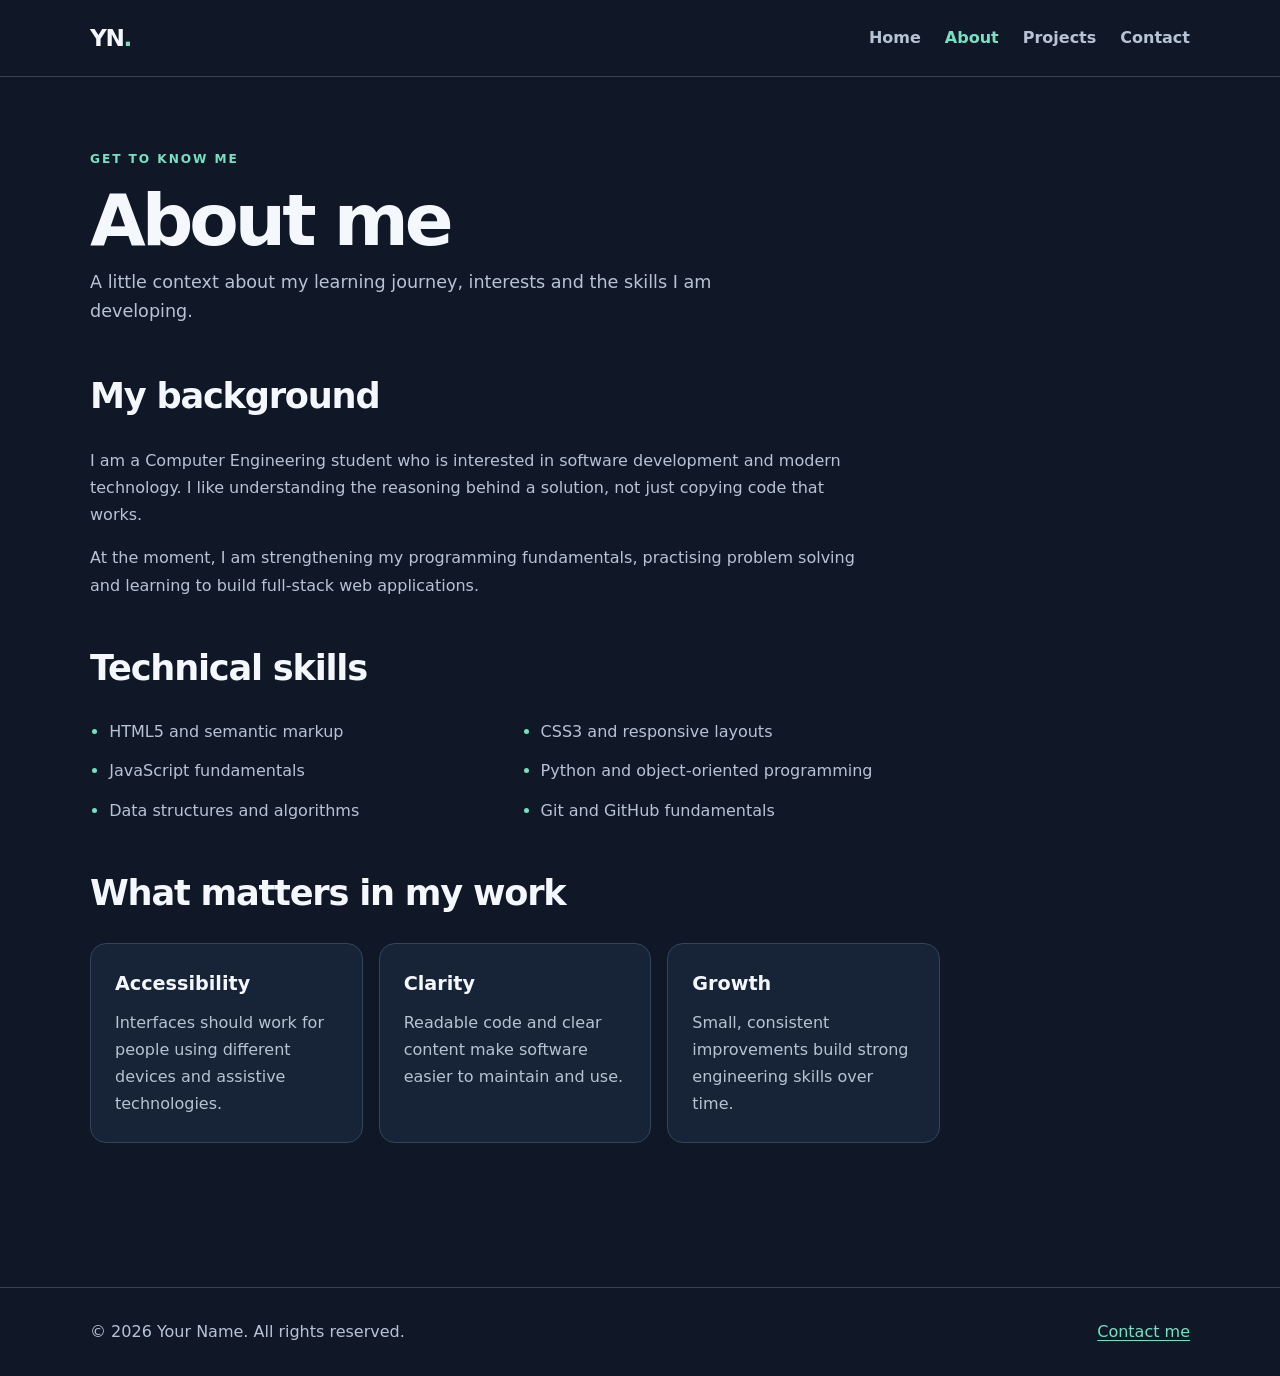
==== about.html @ d2ac3dac "Add files via upload" ====
<!doctype html>
<html lang="en">
<head>
  <meta charset="utf-8">
  <meta name="viewport" content="width=device-width, initial-scale=1">
  <meta name="description" content="Learn about Your Name, their education, interests and technical skills.">
  <meta name="theme-color" content="#101827">
  <meta property="og:type" content="website">
  <meta property="og:title" content="About | Your Name">
  <meta property="og:description" content="Background, interests and skills of Your Name.">
  <title>About | Your Name</title>
  <link rel="stylesheet" href="css/styles.css">
  <script src="js/main.js" defer></script>
</head>
<body>
  <a class="skip-link" href="#main">Skip to main content</a>
  <header class="site-header">
    <div class="container header-inner">
      <a class="brand" href="index.html" aria-label="Your Name, home">YN<span>.</span></a>
      <button class="nav-toggle" type="button" aria-expanded="false" aria-controls="primary-navigation">
        <span class="sr-only">Toggle navigation</span><span aria-hidden="true" class="menu-icon">☰</span>
      </button>
      <nav id="primary-navigation" class="primary-nav" aria-label="Primary navigation">
        <ul>
          <li><a href="index.html">Home</a></li>
          <li><a href="about.html" aria-current="page">About</a></li>
          <li><a href="projects.html">Projects</a></li>
          <li><a href="contact.html">Contact</a></li>
        </ul>
      </nav>
    </div>
  </header>

  <main id="main" class="container page-main">
    <header class="page-heading">
      <p class="eyebrow">GET TO KNOW ME</p>
      <h1>About me</h1>
      <p class="intro">A little context about my learning journey, interests and the skills I am developing.</p>
    </header>

    <section class="content-section" aria-labelledby="story-title">
      <h2 id="story-title">My background</h2>
      <p>I am a Computer Engineering student who is interested in software development and modern technology. I like understanding the reasoning behind a solution, not just copying code that works.</p>
      <p>At the moment, I am strengthening my programming fundamentals, practising problem solving and learning to build full-stack web applications.</p>
    </section>

    <section class="content-section" aria-labelledby="skills-title">
      <h2 id="skills-title">Technical skills</h2>
      <ul class="skill-list">
        <li>HTML5 and semantic markup</li>
        <li>CSS3 and responsive layouts</li>
        <li>JavaScript fundamentals</li>
        <li>Python and object-oriented programming</li>
        <li>Data structures and algorithms</li>
        <li>Git and GitHub fundamentals</li>
      </ul>
    </section>

    <section class="content-section" aria-labelledby="principles-title">
      <h2 id="principles-title">What matters in my work</h2>
      <div class="card-grid">
        <article class="card"><h3>Accessibility</h3><p>Interfaces should work for people using different devices and assistive technologies.</p></article>
        <article class="card"><h3>Clarity</h3><p>Readable code and clear content make software easier to maintain and use.</p></article>
        <article class="card"><h3>Growth</h3><p>Small, consistent improvements build strong engineering skills over time.</p></article>
      </div>
    </section>
  </main>

  <footer class="site-footer">
    <div class="container footer-inner"><p>© <span data-year>2026</span> Your Name. All rights reserved.</p><a href="contact.html">Contact me</a></div>
  </footer>
</body>
</html>
---- css/styles.css ----
:root {
  color-scheme: dark;
  --bg: #101827;
  --surface: #172337;
  --surface-raised: #1c2b42;
  --text: #f4f7fb;
  --muted: #b7c3d4;
  --accent: #77e0c1;
  --accent-dark: #163c38;
  --border: #34445c;
  --focus: #ffd166;
  font-family: Inter, ui-sans-serif, system-ui, -apple-system, BlinkMacSystemFont, "Segoe UI", sans-serif;
}
* { box-sizing: border-box; }
html { scroll-behavior: smooth; }
body { margin: 0; min-width: 320px; background: var(--bg); color: var(--text); line-height: 1.7; }
a { color: var(--accent); text-underline-offset: .2em; }
a:hover { text-decoration-thickness: 2px; }
button, input, textarea { font: inherit; }
:focus-visible { outline: 3px solid var(--focus); outline-offset: 4px; }
.container { width: min(1100px, calc(100% - 2.5rem)); margin-inline: auto; }
.sr-only { position: absolute; width: 1px; height: 1px; padding: 0; margin: -1px; overflow: hidden; clip: rect(0,0,0,0); white-space: nowrap; border: 0; }
.skip-link { position: absolute; top: .75rem; left: .75rem; z-index: 10; padding: .7rem 1rem; color: #101827; background: var(--focus); transform: translateY(-160%); }
.skip-link:focus { transform: translateY(0); }
.site-header { border-bottom: 1px solid var(--border); background: rgba(16,24,39,.96); }
.header-inner, .footer-inner { min-height: 76px; display: flex; align-items: center; justify-content: space-between; gap: 1.5rem; }
.brand { color: var(--text); font-size: 1.45rem; font-weight: 800; letter-spacing: -.06em; text-decoration: none; }
.brand span, .accent { color: var(--accent); }
.primary-nav ul { display: flex; align-items: center; gap: 1.5rem; padding: 0; margin: 0; list-style: none; }
.primary-nav a { color: var(--muted); font-weight: 650; text-decoration: none; }
.primary-nav a:hover, .primary-nav a[aria-current="page"] { color: var(--accent); }
.nav-toggle { display: none; border: 1px solid var(--border); border-radius: .6rem; padding: .4rem .7rem; color: var(--text); background: var(--surface); cursor: pointer; }
.hero { padding-block: clamp(5rem, 12vw, 9rem); max-width: 800px; }
.eyebrow, .project-type { color: var(--accent); font-size: .76rem; font-weight: 800; letter-spacing: .16em; }
h1, h2, h3, p { margin-top: 0; }
h1 { margin-bottom: .5rem; font-size: clamp(2.6rem, 8vw, 5.5rem); line-height: 1.08; letter-spacing: -.055em; }
h2 { font-size: clamp(1.65rem, 4vw, 2.2rem); line-height: 1.2; letter-spacing: -.035em; }
h3 { margin-bottom: .5rem; font-size: 1.2rem; }
.hero-lead { margin-bottom: 1rem; color: var(--accent); font-size: clamp(1.25rem, 3vw, 1.8rem); font-weight: 650; }
.intro { max-width: 690px; color: var(--muted); font-size: 1.1rem; }
.button-row { display: flex; flex-wrap: wrap; gap: .9rem; margin-top: 2rem; }
.button { display: inline-flex; justify-content: center; align-items: center; min-height: 48px; padding: .7rem 1.15rem; border: 2px solid var(--accent); border-radius: .65rem; color: #10251f; background: var(--accent); font-weight: 800; text-decoration: none; cursor: pointer; }
.button:hover { color: #10251f; background: #a0f1da; border-color: #a0f1da; }
.button-secondary { color: var(--accent); background: transparent; }
.button-secondary:hover { color: #10251f; }
.section { padding-block: 2rem 5rem; }
.section-heading, .page-heading { margin-bottom: 2rem; }
.card-grid { display: grid; grid-template-columns: repeat(3, minmax(0, 1fr)); gap: 1rem; }
.card { padding: 1.5rem; border: 1px solid var(--border); border-radius: 1rem; background: var(--surface); }
.card p { margin-bottom: 0; color: var(--muted); }
.card-number { display: inline-block; margin-bottom: 1.2rem; color: var(--accent); font-size: .85rem; font-weight: 800; }
.page-main { min-height: calc(100vh - 150px); padding-block: 4.5rem 6rem; }
.page-heading { max-width: 760px; margin-bottom: 3rem; }
.page-heading h1 { font-size: clamp(2.6rem, 7vw, 4.5rem); }
.content-section { max-width: 850px; margin-block: 3rem; }
.content-section > p { max-width: 780px; color: var(--muted); }
.skill-list { display: grid; grid-template-columns: repeat(2, minmax(0, 1fr)); gap: .75rem 2rem; padding-left: 1.2rem; color: var(--muted); }
.skill-list li::marker { color: var(--accent); }
.project-grid { align-items: stretch; }
.project-card { display: flex; flex-direction: column; align-items: flex-start; }
.project-card h2 { font-size: 1.35rem; }
.tag-list { display: flex; flex-wrap: wrap; gap: .5rem; padding: 0; margin: 1.2rem 0; list-style: none; }
.tag-list li { padding: .2rem .6rem; border: 1px solid var(--border); border-radius: 999px; color: var(--muted); font-size: .8rem; }
.text-link { margin-top: auto; color: var(--accent); font-weight: 700; }
.contact-layout { display: grid; grid-template-columns: .8fr 1.2fr; gap: 3rem; align-items: start; }
.contact-copy { color: var(--muted); }
.contact-copy h2 { color: var(--text); }
.contact-form { padding: clamp(1.25rem, 4vw, 2rem); border: 1px solid var(--border); border-radius: 1rem; background: var(--surface); }
.contact-form h2 { font-size: 1.5rem; }
.form-field { display: grid; gap: .4rem; margin-block: 1.15rem; }
.form-field label { font-weight: 700; }
.form-field label span { color: var(--accent); }
.form-field input, .form-field textarea { width: 100%; min-height: 48px; padding: .75rem; border: 1px solid #60718b; border-radius: .5rem; color: var(--text); background: #101827; }
.form-field textarea { resize: vertical; }
.form-note { color: var(--muted); font-size: .88rem; }
.site-footer { border-top: 1px solid var(--border); color: var(--muted); }
.footer-inner { min-height: 88px; }
.footer-inner p { margin: 0; }
@media (max-width: 720px) {
  .nav-toggle { display: inline-flex; }
  .header-inner { position: relative; }
  .primary-nav { display: none; position: absolute; top: calc(100% - 1px); right: 0; left: 0; z-index: 5; padding: 1rem 1.25rem; border: 1px solid var(--border); border-radius: 0 0 .8rem .8rem; background: var(--surface); }
  .primary-nav.is-open { display: block; }
  .primary-nav ul { align-items: stretch; flex-direction: column; gap: .8rem; }
  .primary-nav a { display: block; padding: .35rem; }
  .card-grid, .contact-layout { grid-template-columns: 1fr; }
  .skill-list { grid-template-columns: 1fr; }
  .page-main { padding-top: 3rem; }
  .footer-inner { align-items: flex-start; flex-direction: column; justify-content: center; gap: .35rem; padding-block: 1rem; }
}
@media (prefers-reduced-motion: reduce) {
  html { scroll-behavior: auto; }
  *, *::before, *::after { animation-duration: .01ms !important; animation-iteration-count: 1 !important; transition-duration: .01ms !important; }
}
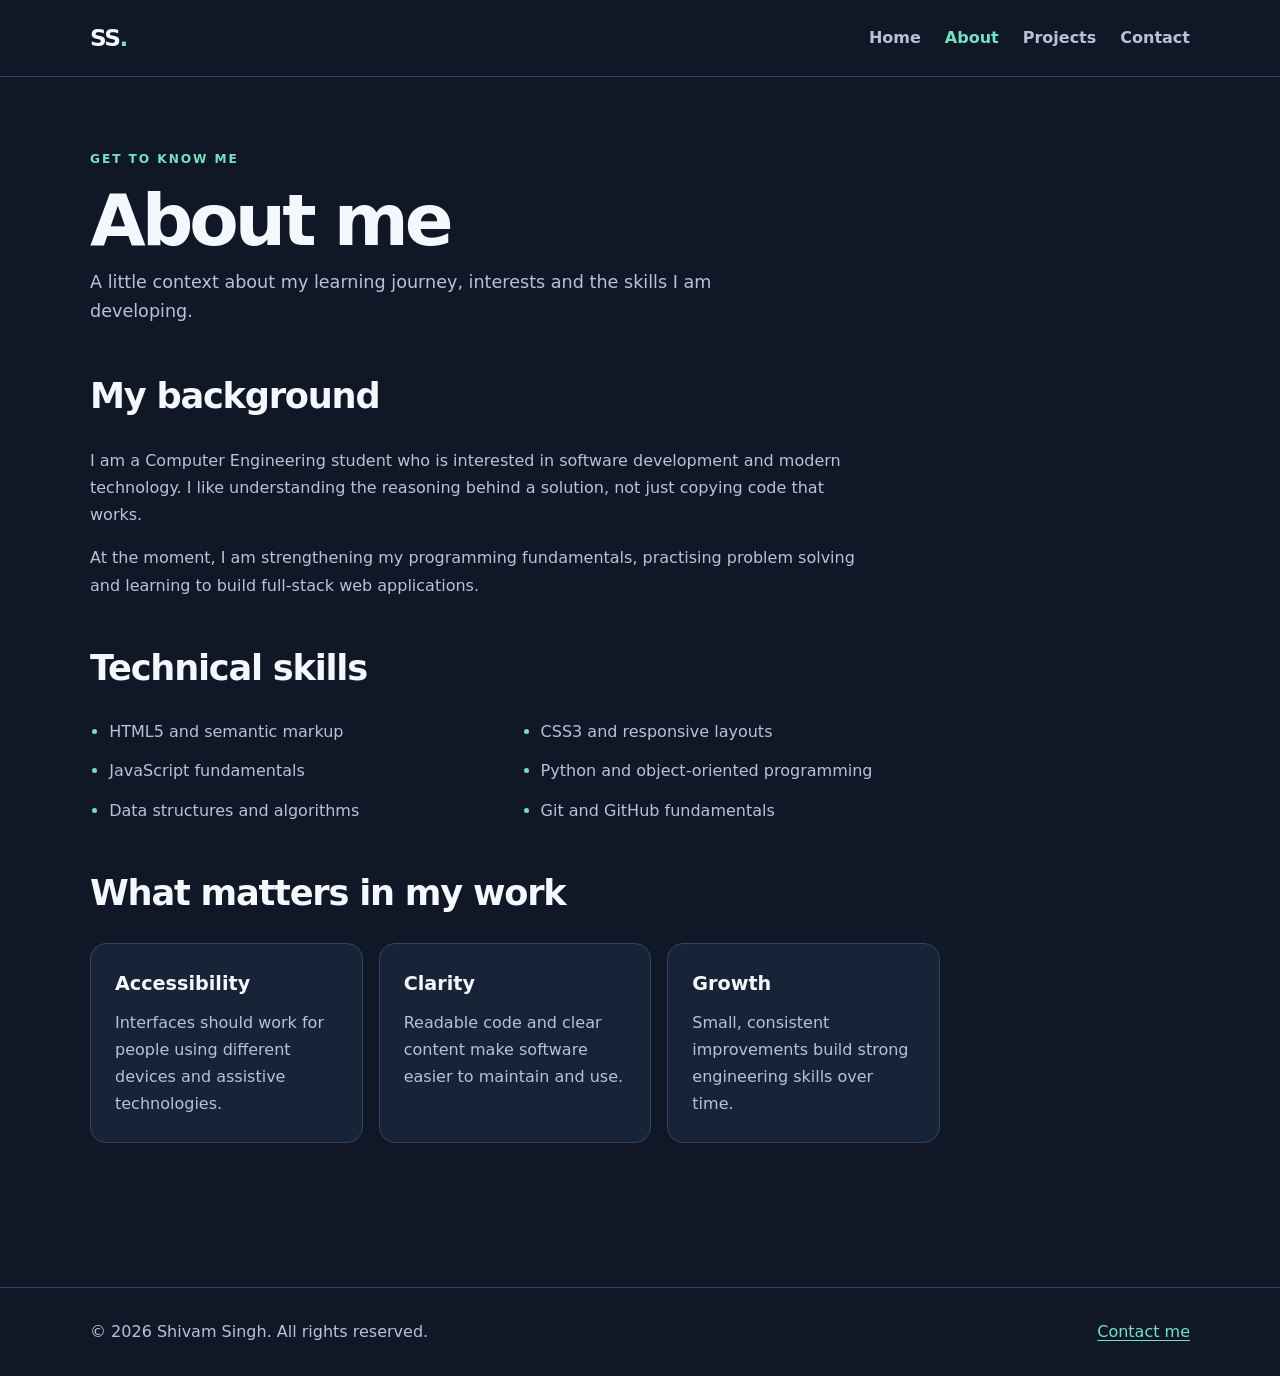
==== commit 0e7e1b28: "Update about.html" ====
--- a/about.html
+++ b/about.html
@@ -3,12 +3,12 @@
 <head>
   <meta charset="utf-8">
   <meta name="viewport" content="width=device-width, initial-scale=1">
-  <meta name="description" content="Learn about Your Name, their education, interests and technical skills.">
+  <meta name="description" content="Learn about Shivam Singh, their education, interests and technical skills.">
   <meta name="theme-color" content="#101827">
   <meta property="og:type" content="website">
-  <meta property="og:title" content="About | Your Name">
-  <meta property="og:description" content="Background, interests and skills of Your Name.">
-  <title>About | Your Name</title>
+  <meta property="og:title" content="About | Shivam Singh">
+  <meta property="og:description" content="Background, interests and skills of Shivam Singh.">
+  <title>About | Shivam Singh</title>
   <link rel="stylesheet" href="css/styles.css">
   <script src="js/main.js" defer></script>
 </head>
@@ -16,7 +16,7 @@
   <a class="skip-link" href="#main">Skip to main content</a>
   <header class="site-header">
     <div class="container header-inner">
-      <a class="brand" href="index.html" aria-label="Your Name, home">YN<span>.</span></a>
+      <a class="brand" href="index.html" aria-label="Shivam Singh, home">SS<span>.</span></a>
       <button class="nav-toggle" type="button" aria-expanded="false" aria-controls="primary-navigation">
         <span class="sr-only">Toggle navigation</span><span aria-hidden="true" class="menu-icon">☰</span>
       </button>
@@ -67,7 +67,7 @@
   </main>
 
   <footer class="site-footer">
-    <div class="container footer-inner"><p>© <span data-year>2026</span> Your Name. All rights reserved.</p><a href="contact.html">Contact me</a></div>
+    <div class="container footer-inner"><p>© <span data-year>2026</span> Shivam Singh. All rights reserved.</p><a href="contact.html">Contact me</a></div>
   </footer>
 </body>
 </html>
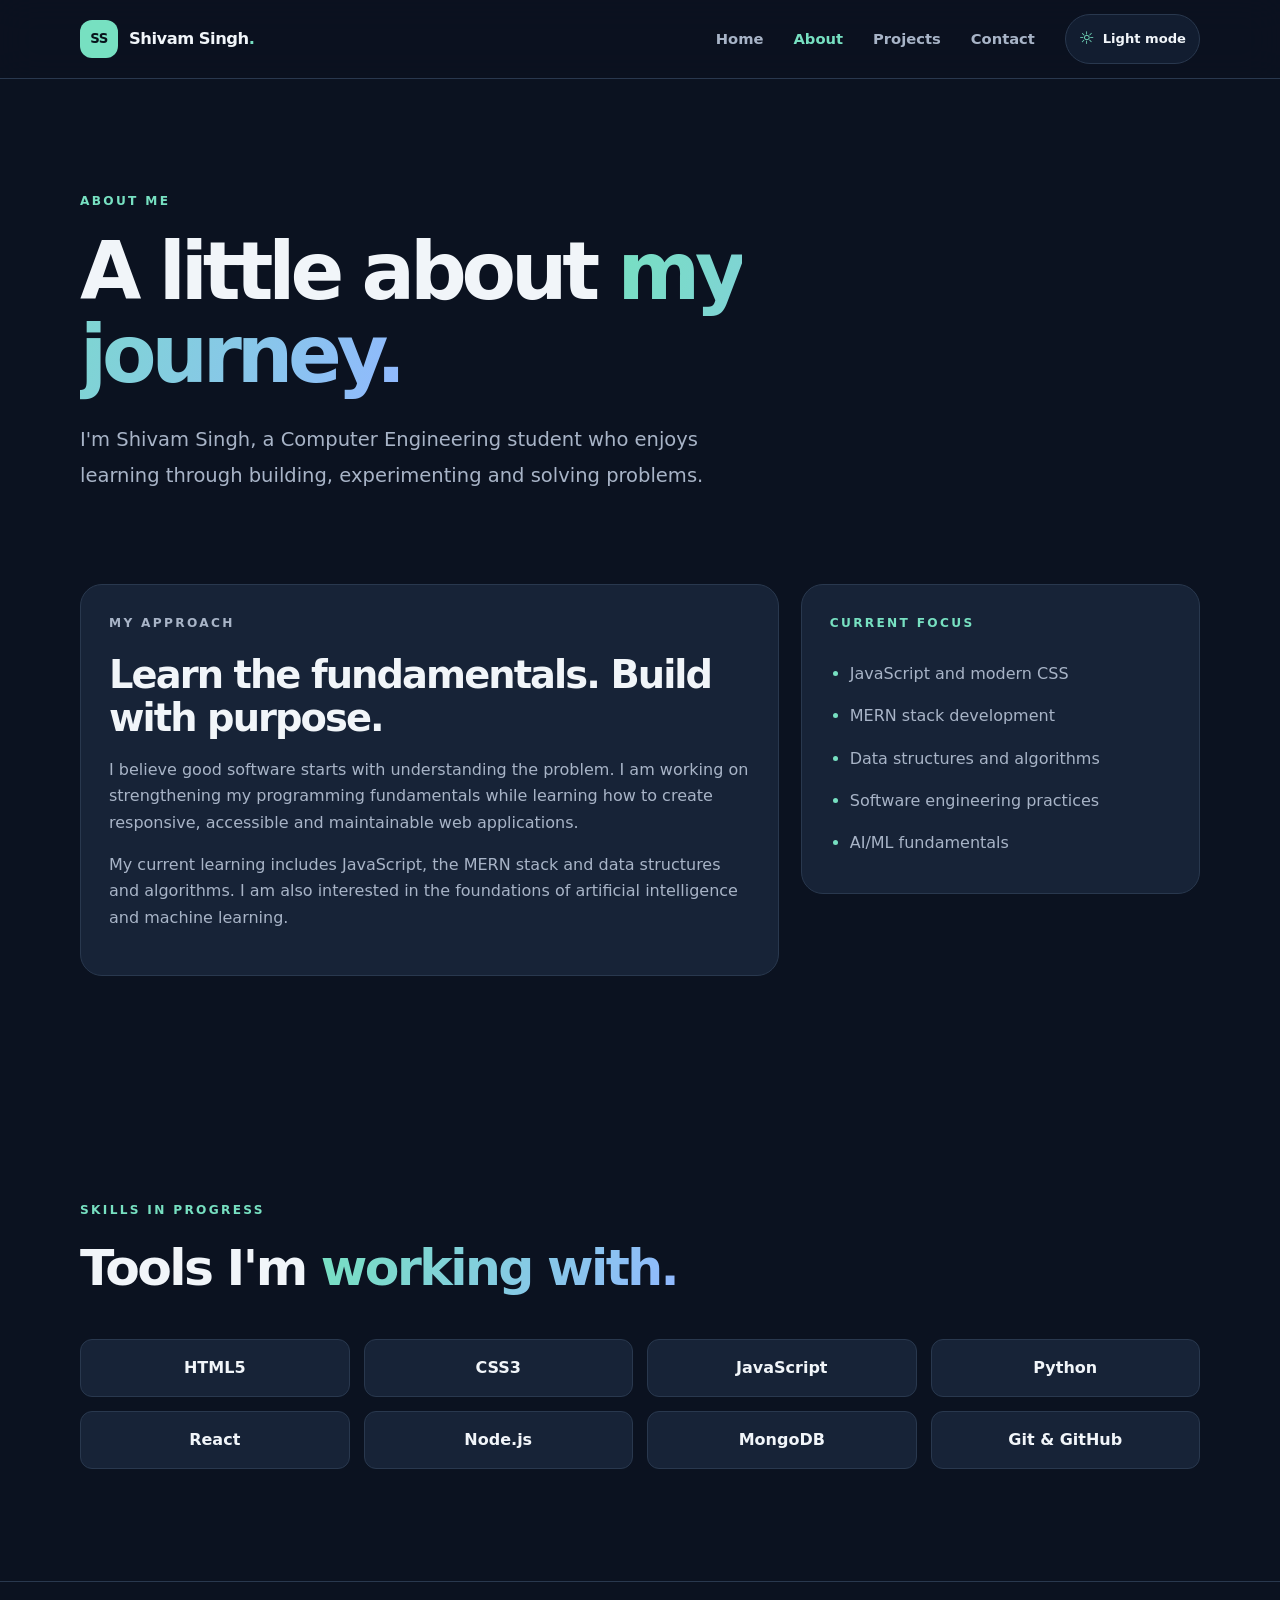
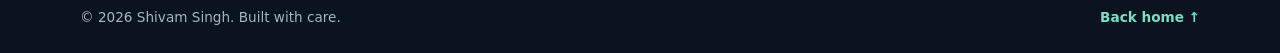
==== commit 6a3a7af8: "update responsive portfolio design" ====
--- a/about.html
+++ b/about.html
@@ -1,73 +1,9 @@
 <!doctype html>
-<html lang="en">
-<head>
-  <meta charset="utf-8">
-  <meta name="viewport" content="width=device-width, initial-scale=1">
-  <meta name="description" content="Learn about Shivam Singh, their education, interests and technical skills.">
-  <meta name="theme-color" content="#101827">
-  <meta property="og:type" content="website">
-  <meta property="og:title" content="About | Shivam Singh">
-  <meta property="og:description" content="Background, interests and skills of Shivam Singh.">
-  <title>About | Shivam Singh</title>
-  <link rel="stylesheet" href="css/styles.css">
-  <script src="js/main.js" defer></script>
-</head>
-<body>
-  <a class="skip-link" href="#main">Skip to main content</a>
-  <header class="site-header">
-    <div class="container header-inner">
-      <a class="brand" href="index.html" aria-label="Shivam Singh, home">SS<span>.</span></a>
-      <button class="nav-toggle" type="button" aria-expanded="false" aria-controls="primary-navigation">
-        <span class="sr-only">Toggle navigation</span><span aria-hidden="true" class="menu-icon">☰</span>
-      </button>
-      <nav id="primary-navigation" class="primary-nav" aria-label="Primary navigation">
-        <ul>
-          <li><a href="index.html">Home</a></li>
-          <li><a href="about.html" aria-current="page">About</a></li>
-          <li><a href="projects.html">Projects</a></li>
-          <li><a href="contact.html">Contact</a></li>
-        </ul>
-      </nav>
-    </div>
-  </header>
-
-  <main id="main" class="container page-main">
-    <header class="page-heading">
-      <p class="eyebrow">GET TO KNOW ME</p>
-      <h1>About me</h1>
-      <p class="intro">A little context about my learning journey, interests and the skills I am developing.</p>
-    </header>
-
-    <section class="content-section" aria-labelledby="story-title">
-      <h2 id="story-title">My background</h2>
-      <p>I am a Computer Engineering student who is interested in software development and modern technology. I like understanding the reasoning behind a solution, not just copying code that works.</p>
-      <p>At the moment, I am strengthening my programming fundamentals, practising problem solving and learning to build full-stack web applications.</p>
-    </section>
-
-    <section class="content-section" aria-labelledby="skills-title">
-      <h2 id="skills-title">Technical skills</h2>
-      <ul class="skill-list">
-        <li>HTML5 and semantic markup</li>
-        <li>CSS3 and responsive layouts</li>
-        <li>JavaScript fundamentals</li>
-        <li>Python and object-oriented programming</li>
-        <li>Data structures and algorithms</li>
-        <li>Git and GitHub fundamentals</li>
-      </ul>
-    </section>
-
-    <section class="content-section" aria-labelledby="principles-title">
-      <h2 id="principles-title">What matters in my work</h2>
-      <div class="card-grid">
-        <article class="card"><h3>Accessibility</h3><p>Interfaces should work for people using different devices and assistive technologies.</p></article>
-        <article class="card"><h3>Clarity</h3><p>Readable code and clear content make software easier to maintain and use.</p></article>
-        <article class="card"><h3>Growth</h3><p>Small, consistent improvements build strong engineering skills over time.</p></article>
-      </div>
-    </section>
-  </main>
-
-  <footer class="site-footer">
-    <div class="container footer-inner"><p>© <span data-year>2026</span> Shivam Singh. All rights reserved.</p><a href="contact.html">Contact me</a></div>
-  </footer>
-</body>
-</html>
+<html lang="en" data-theme="dark">
+<head><meta charset="utf-8"><meta name="viewport" content="width=device-width, initial-scale=1"><meta name="description" content="Learn about Shivam Singh, a Computer Engineering student focused on web development and software engineering."><meta name="theme-color" content="#0b1220"><title>About | Shivam Singh</title><link rel="stylesheet" href="css/styles.css"><script src="js/main.js" defer></script></head>
+<body><a class="skip-link" href="#main">Skip to main content</a>
+<header class="site-header"><div class="container nav-wrap"><a class="brand" href="index.html" aria-label="Shivam Singh home"><span class="brand-mark">SS</span><span>Shivam Singh<span class="brand-dot">.</span></span></a><button class="menu-toggle" type="button" aria-expanded="false" aria-controls="primary-nav" aria-label="Open navigation"><span></span><span></span><span></span></button><nav class="primary-nav" id="primary-nav" aria-label="Main navigation"><a href="index.html">Home</a><a class="active" aria-current="page" href="about.html">About</a><a href="projects.html">Projects</a><a href="contact.html">Contact</a></nav><button class="theme-toggle" type="button" aria-label="Switch to light theme" title="Toggle color theme"><span class="theme-icon" aria-hidden="true">☼</span><span class="theme-label">Light mode</span></button></div></header>
+<main id="main"><section class="page-hero section-space"><div class="container narrow"><p class="eyebrow">ABOUT ME</p><h1>A little about <span class="gradient-text">my journey.</span></h1><p class="hero-lead">I'm Shivam Singh, a Computer Engineering student who enjoys learning through building, experimenting and solving problems.</p></div></section>
+<section class="section-space page-content"><div class="container content-grid"><article class="content-card"><p class="eyebrow">MY APPROACH</p><h2>Learn the fundamentals. Build with purpose.</h2><p>I believe good software starts with understanding the problem. I am working on strengthening my programming fundamentals while learning how to create responsive, accessible and maintainable web applications.</p><p>My current learning includes JavaScript, the MERN stack and data structures and algorithms. I am also interested in the foundations of artificial intelligence and machine learning.</p></article><aside class="info-card"><p class="eyebrow">CURRENT FOCUS</p><ul class="check-list"><li>JavaScript and modern CSS</li><li>MERN stack development</li><li>Data structures and algorithms</li><li>Software engineering practices</li><li>AI/ML fundamentals</li></ul></aside></div></section>
+<section class="section-space"><div class="container"><div class="section-heading"><p class="eyebrow">SKILLS IN PROGRESS</p><h2>Tools I'm <span class="gradient-text">working with.</span></h2></div><div class="skills-grid"><span>HTML5</span><span>CSS3</span><span>JavaScript</span><span>Python</span><span>React</span><span>Node.js</span><span>MongoDB</span><span>Git & GitHub</span></div></div></section></main>
+<footer class="site-footer"><div class="container footer-inner"><p>© <span data-year>2026</span> Shivam Singh. Built with care.</p><a href="index.html" class="back-top">Back home ↑</a></div></footer></body></html>
--- a/css/styles.css
+++ b/css/styles.css
@@ -1,94 +1,4 @@
-:root {
-  color-scheme: dark;
-  --bg: #101827;
-  --surface: #172337;
-  --surface-raised: #1c2b42;
-  --text: #f4f7fb;
-  --muted: #b7c3d4;
-  --accent: #77e0c1;
-  --accent-dark: #163c38;
-  --border: #34445c;
-  --focus: #ffd166;
-  font-family: Inter, ui-sans-serif, system-ui, -apple-system, BlinkMacSystemFont, "Segoe UI", sans-serif;
-}
-* { box-sizing: border-box; }
-html { scroll-behavior: smooth; }
-body { margin: 0; min-width: 320px; background: var(--bg); color: var(--text); line-height: 1.7; }
-a { color: var(--accent); text-underline-offset: .2em; }
-a:hover { text-decoration-thickness: 2px; }
-button, input, textarea { font: inherit; }
-:focus-visible { outline: 3px solid var(--focus); outline-offset: 4px; }
-.container { width: min(1100px, calc(100% - 2.5rem)); margin-inline: auto; }
-.sr-only { position: absolute; width: 1px; height: 1px; padding: 0; margin: -1px; overflow: hidden; clip: rect(0,0,0,0); white-space: nowrap; border: 0; }
-.skip-link { position: absolute; top: .75rem; left: .75rem; z-index: 10; padding: .7rem 1rem; color: #101827; background: var(--focus); transform: translateY(-160%); }
-.skip-link:focus { transform: translateY(0); }
-.site-header { border-bottom: 1px solid var(--border); background: rgba(16,24,39,.96); }
-.header-inner, .footer-inner { min-height: 76px; display: flex; align-items: center; justify-content: space-between; gap: 1.5rem; }
-.brand { color: var(--text); font-size: 1.45rem; font-weight: 800; letter-spacing: -.06em; text-decoration: none; }
-.brand span, .accent { color: var(--accent); }
-.primary-nav ul { display: flex; align-items: center; gap: 1.5rem; padding: 0; margin: 0; list-style: none; }
-.primary-nav a { color: var(--muted); font-weight: 650; text-decoration: none; }
-.primary-nav a:hover, .primary-nav a[aria-current="page"] { color: var(--accent); }
-.nav-toggle { display: none; border: 1px solid var(--border); border-radius: .6rem; padding: .4rem .7rem; color: var(--text); background: var(--surface); cursor: pointer; }
-.hero { padding-block: clamp(5rem, 12vw, 9rem); max-width: 800px; }
-.eyebrow, .project-type { color: var(--accent); font-size: .76rem; font-weight: 800; letter-spacing: .16em; }
-h1, h2, h3, p { margin-top: 0; }
-h1 { margin-bottom: .5rem; font-size: clamp(2.6rem, 8vw, 5.5rem); line-height: 1.08; letter-spacing: -.055em; }
-h2 { font-size: clamp(1.65rem, 4vw, 2.2rem); line-height: 1.2; letter-spacing: -.035em; }
-h3 { margin-bottom: .5rem; font-size: 1.2rem; }
-.hero-lead { margin-bottom: 1rem; color: var(--accent); font-size: clamp(1.25rem, 3vw, 1.8rem); font-weight: 650; }
-.intro { max-width: 690px; color: var(--muted); font-size: 1.1rem; }
-.button-row { display: flex; flex-wrap: wrap; gap: .9rem; margin-top: 2rem; }
-.button { display: inline-flex; justify-content: center; align-items: center; min-height: 48px; padding: .7rem 1.15rem; border: 2px solid var(--accent); border-radius: .65rem; color: #10251f; background: var(--accent); font-weight: 800; text-decoration: none; cursor: pointer; }
-.button:hover { color: #10251f; background: #a0f1da; border-color: #a0f1da; }
-.button-secondary { color: var(--accent); background: transparent; }
-.button-secondary:hover { color: #10251f; }
-.section { padding-block: 2rem 5rem; }
-.section-heading, .page-heading { margin-bottom: 2rem; }
-.card-grid { display: grid; grid-template-columns: repeat(3, minmax(0, 1fr)); gap: 1rem; }
-.card { padding: 1.5rem; border: 1px solid var(--border); border-radius: 1rem; background: var(--surface); }
-.card p { margin-bottom: 0; color: var(--muted); }
-.card-number { display: inline-block; margin-bottom: 1.2rem; color: var(--accent); font-size: .85rem; font-weight: 800; }
-.page-main { min-height: calc(100vh - 150px); padding-block: 4.5rem 6rem; }
-.page-heading { max-width: 760px; margin-bottom: 3rem; }
-.page-heading h1 { font-size: clamp(2.6rem, 7vw, 4.5rem); }
-.content-section { max-width: 850px; margin-block: 3rem; }
-.content-section > p { max-width: 780px; color: var(--muted); }
-.skill-list { display: grid; grid-template-columns: repeat(2, minmax(0, 1fr)); gap: .75rem 2rem; padding-left: 1.2rem; color: var(--muted); }
-.skill-list li::marker { color: var(--accent); }
-.project-grid { align-items: stretch; }
-.project-card { display: flex; flex-direction: column; align-items: flex-start; }
-.project-card h2 { font-size: 1.35rem; }
-.tag-list { display: flex; flex-wrap: wrap; gap: .5rem; padding: 0; margin: 1.2rem 0; list-style: none; }
-.tag-list li { padding: .2rem .6rem; border: 1px solid var(--border); border-radius: 999px; color: var(--muted); font-size: .8rem; }
-.text-link { margin-top: auto; color: var(--accent); font-weight: 700; }
-.contact-layout { display: grid; grid-template-columns: .8fr 1.2fr; gap: 3rem; align-items: start; }
-.contact-copy { color: var(--muted); }
-.contact-copy h2 { color: var(--text); }
-.contact-form { padding: clamp(1.25rem, 4vw, 2rem); border: 1px solid var(--border); border-radius: 1rem; background: var(--surface); }
-.contact-form h2 { font-size: 1.5rem; }
-.form-field { display: grid; gap: .4rem; margin-block: 1.15rem; }
-.form-field label { font-weight: 700; }
-.form-field label span { color: var(--accent); }
-.form-field input, .form-field textarea { width: 100%; min-height: 48px; padding: .75rem; border: 1px solid #60718b; border-radius: .5rem; color: var(--text); background: #101827; }
-.form-field textarea { resize: vertical; }
-.form-note { color: var(--muted); font-size: .88rem; }
-.site-footer { border-top: 1px solid var(--border); color: var(--muted); }
-.footer-inner { min-height: 88px; }
-.footer-inner p { margin: 0; }
-@media (max-width: 720px) {
-  .nav-toggle { display: inline-flex; }
-  .header-inner { position: relative; }
-  .primary-nav { display: none; position: absolute; top: calc(100% - 1px); right: 0; left: 0; z-index: 5; padding: 1rem 1.25rem; border: 1px solid var(--border); border-radius: 0 0 .8rem .8rem; background: var(--surface); }
-  .primary-nav.is-open { display: block; }
-  .primary-nav ul { align-items: stretch; flex-direction: column; gap: .8rem; }
-  .primary-nav a { display: block; padding: .35rem; }
-  .card-grid, .contact-layout { grid-template-columns: 1fr; }
-  .skill-list { grid-template-columns: 1fr; }
-  .page-main { padding-top: 3rem; }
-  .footer-inner { align-items: flex-start; flex-direction: column; justify-content: center; gap: .35rem; padding-block: 1rem; }
-}
-@media (prefers-reduced-motion: reduce) {
-  html { scroll-behavior: auto; }
-  *, *::before, *::after { animation-duration: .01ms !important; animation-iteration-count: 1 !important; transition-duration: .01ms !important; }
-}
+:root{color-scheme:dark;--bg:#0b1220;--surface:#121d30;--surface-2:#172337;--text:#f1f5f9;--muted:#a8b4c7;--accent:#77e0c1;--accent-strong:#46c6a4;--border:#29384e;--shadow:0 24px 70px rgba(0,0,0,.28);--radius:22px;--container:1120px;--header:rgba(11,18,32,.82);font-family:Inter,ui-sans-serif,system-ui,-apple-system,BlinkMacSystemFont,"Segoe UI",sans-serif}html[data-theme=light]{color-scheme:light;--bg:#f5f8fb;--surface:#fff;--surface-2:#edf3f6;--text:#142033;--muted:#536276;--accent:#087f68;--accent-strong:#056b58;--border:#d9e2ea;--shadow:0 24px 70px rgba(30,50,70,.12);--header:rgba(245,248,251,.88)}*{box-sizing:border-box}html{scroll-behavior:smooth;scroll-padding-top:90px}body{margin:0;background:var(--bg);color:var(--text);line-height:1.65;transition:background .25s,color .25s}a{color:inherit;text-decoration:none}button,input,textarea{font:inherit}button,a{-webkit-tap-highlight-color:transparent}a:focus-visible,button:focus-visible,input:focus-visible,textarea:focus-visible{outline:3px solid var(--accent);outline-offset:4px}.container{width:min(var(--container),calc(100% - 40px));margin-inline:auto}.section-space{padding-block:clamp(64px,9vw,112px)}.skip-link{position:absolute;top:-60px;left:16px;z-index:100;background:var(--accent);color:#07131b;padding:10px 16px;border-radius:8px}.skip-link:focus{top:12px}.site-header{position:sticky;top:0;z-index:20;background:var(--header);backdrop-filter:blur(18px);border-bottom:1px solid var(--border)}.nav-wrap{min-height:78px;display:flex;align-items:center;gap:30px}.brand{display:inline-flex;align-items:center;gap:11px;font-weight:800;letter-spacing:-.03em;font-size:1.02rem;white-space:nowrap}.brand-mark{display:grid;place-items:center;width:38px;height:38px;border-radius:12px;background:var(--accent);color:#07131b;font-size:.83rem;font-weight:900}.brand-dot{color:var(--accent)}.primary-nav{display:flex;align-items:center;gap:30px;margin-left:auto}.primary-nav a{font-size:.92rem;color:var(--muted);font-weight:650;transition:color .2s}.primary-nav a:hover,.primary-nav a.active{color:var(--accent)}.theme-toggle{display:inline-flex;align-items:center;gap:8px;border:1px solid var(--border);background:var(--surface);color:var(--text);border-radius:999px;padding:9px 13px;cursor:pointer;font-size:.82rem;font-weight:700}.theme-icon{font-size:1.1rem;color:var(--accent)}.menu-toggle{display:none;background:none;border:0;color:var(--text);padding:8px}.menu-toggle span{display:block;width:22px;height:2px;background:currentColor;margin:5px}.hero-section{position:relative;overflow:hidden;padding-top:clamp(74px,10vw,130px)}.hero-grid{display:grid;grid-template-columns:1.1fr .9fr;align-items:center;gap:clamp(40px,7vw,90px)}.eyebrow{font-size:.76rem;letter-spacing:.19em;font-weight:850;color:var(--accent);margin:0 0 20px}.status-dot,.pulse{display:inline-block;width:8px;height:8px;border-radius:50%;background:var(--accent);margin-right:9px;box-shadow:0 0 0 5px color-mix(in srgb,var(--accent) 15%,transparent)}h1,h2,h3,p{margin-top:0}h1{font-size:clamp(2.8rem,6.2vw,5.25rem);line-height:1.04;letter-spacing:-.065em;margin-bottom:26px;max-width:760px}h2{font-size:clamp(2rem,4vw,3.15rem);line-height:1.12;letter-spacing:-.05em;margin-bottom:18px}.gradient-text{background:linear-gradient(110deg,var(--accent),#91b9ff);background-clip:text;-webkit-background-clip:text;color:transparent}.hero-lead{font-size:clamp(1.05rem,1.6vw,1.22rem);color:var(--muted);max-width:650px;line-height:1.85}.hero-lead strong{color:var(--text)}.button-row{display:flex;flex-wrap:wrap;gap:14px;margin-top:32px}.button{display:inline-flex;align-items:center;justify-content:center;gap:12px;min-height:52px;padding:0 22px;border-radius:13px;font-weight:800;border:1px solid transparent;transition:transform .2s,background .2s,border-color .2s;cursor:pointer}.button:hover{transform:translateY(-3px)}.button-primary{background:var(--accent);color:#07131b}.button-primary:hover{background:var(--accent-strong);color:#fff}.button-secondary{border-color:var(--accent);color:var(--accent);background:transparent}.hero-meta{display:flex;align-items:center;gap:12px;color:var(--muted);font-size:.84rem;margin-top:36px}.meta-separator{height:4px;width:4px;border-radius:50%;background:var(--accent)}.hero-visual{position:relative;min-height:390px;display:grid;place-items:center}.visual-glow{position:absolute;width:320px;height:320px;border-radius:50%;background:var(--accent);filter:blur(110px);opacity:.13}.code-card{position:relative;width:min(100%,440px);border:1px solid var(--border);border-radius:20px;background:var(--surface);box-shadow:var(--shadow);overflow:hidden;transform:rotate(2deg)}.code-card-top{height:52px;border-bottom:1px solid var(--border);display:flex;align-items:center;gap:7px;padding:0 18px}.code-card-top>span{width:9px;height:9px;border-radius:50%;background:#ef7777}.code-card-top>span:nth-child(2){background:#e7bd68}.code-card-top>span:nth-child(3){background:var(--accent)}.code-card-top small{margin-left:auto;color:var(--muted)}.code-lines{padding:24px 20px 16px;font-family:ui-monospace,SFMono-Regular,Consolas,monospace;font-size:clamp(.7rem,1.3vw,.85rem);line-height:2}.code-lines p{margin:0;white-space:nowrap}.code-lines i{font-style:normal;color:var(--muted);margin-right:13px}.code-lines b{color:#91b9ff}.code-lines em{font-style:normal;color:var(--accent)}.code-lines strong{color:#e7bd68}.code-comment{color:var(--muted);font-size:.75rem}.code-card-footer{border-top:1px solid var(--border);padding:14px 20px;color:var(--muted);font-size:.75rem}.floating-chip{position:absolute;padding:11px 15px;border:1px solid var(--border);border-radius:12px;background:var(--surface-2);box-shadow:var(--shadow);font-size:.78rem;font-weight:800}.floating-chip span{color:var(--accent);margin-left:7px}.chip-one{top:38px;right:-10px}.chip-two{bottom:42px;left:-18px}.intro-section{background:var(--surface);border-block:1px solid var(--border)}.section-heading{max-width:700px;margin-bottom:42px}.section-heading>p:last-child{color:var(--muted);font-size:1.05rem}.feature-grid{display:grid;grid-template-columns:repeat(3,1fr);gap:20px}.feature-card,.content-card,.info-card,.project-card,.contact-form{background:var(--surface-2);border:1px solid var(--border);border-radius:var(--radius);padding:28px}.feature-icon{display:grid;place-items:center;width:48px;height:48px;border-radius:14px;background:color-mix(in srgb,var(--accent) 14%,transparent);color:var(--accent);font-size:1.35rem;margin-bottom:22px}.feature-card h3{font-size:1.2rem;margin-bottom:10px}.feature-card p,.content-card p,.info-card li,.project-body>p:not(.project-type),.contact-aside>p:not(.eyebrow){color:var(--muted)}.text-link{display:inline-flex;gap:9px;color:var(--accent);font-weight:800;font-size:.9rem;margin-top:8px}.cta-section{padding-block:65px}.cta-panel{display:flex;justify-content:space-between;align-items:center;gap:24px;padding:clamp(28px,5vw,52px);border:1px solid var(--border);border-radius:var(--radius);background:linear-gradient(120deg,var(--surface-2),var(--surface))}.cta-panel h2{margin:0}.site-footer{border-top:1px solid var(--border);padding:24px 0;color:var(--muted);font-size:.85rem}.footer-inner{display:flex;justify-content:space-between;align-items:center;gap:20px}.footer-inner p{margin:0}.back-top{color:var(--accent);font-weight:750}.page-hero{padding-bottom:35px}.narrow{max-width:var(--container)}.page-hero h1{max-width:850px}.page-content{padding-top:35px}.content-grid{display:grid;grid-template-columns:1.4fr .8fr;gap:22px;align-items:start}.content-card h2,.contact-aside h2{font-size:clamp(1.7rem,3vw,2.5rem)}.check-list{padding-left:20px;margin:0}.check-list li{padding:8px 0}.check-list li::marker{color:var(--accent)}.skills-grid{display:grid;grid-template-columns:repeat(4,1fr);gap:14px}.skills-grid span,.tag-row span{border:1px solid var(--border);border-radius:12px;background:var(--surface-2);padding:15px;text-align:center;font-weight:750;color:var(--text)}.projects-grid{display:grid;grid-template-columns:repeat(3,1fr);gap:22px}.project-card{padding:0;overflow:hidden}.project-art{height:180px;display:flex;align-items:center;justify-content:space-between;padding:25px;font-size:.85rem;color:#fff}.project-art b{font-size:3.4rem;letter-spacing:-.08em}.art-green{background:linear-gradient(135deg,#0d6657,#163c55)}.art-blue{background:linear-gradient(135deg,#214d8c,#182b50)}.art-violet{background:linear-gradient(135deg,#58408c,#263c69)}.project-body{padding:25px}.project-type{font-size:.7rem;letter-spacing:.15em;color:var(--accent);font-weight:850}.project-body h2{font-size:1.4rem;margin-bottom:10px}.tag-row{display:flex;flex-wrap:wrap;gap:8px;margin-top:20px}.tag-row span{font-size:.7rem;padding:6px 10px}.contact-grid{display:grid;grid-template-columns:.85fr 1.15fr;gap:50px;align-items:start}.contact-aside{padding-top:22px}.contact-note{display:inline-flex;align-items:center;margin-top:18px;padding:12px 15px;border:1px solid var(--border);border-radius:12px;color:var(--muted);font-size:.85rem}.contact-form{display:grid;gap:18px}.form-field{display:grid;gap:8px}.form-field label{font-weight:750;font-size:.9rem}.form-field input,.form-field textarea{width:100%;padding:13px 14px;border-radius:10px;border:1px solid var(--border);background:var(--bg);color:var(--text)}.form-field textarea{resize:vertical}.form-help{font-size:.78rem;color:var(--muted);margin:0}.contact-form .button{justify-self:start}
+@media(max-width:900px){.hero-grid{grid-template-columns:1fr .85fr;gap:25px}.hero-visual{min-height:330px}.feature-grid,.projects-grid{grid-template-columns:repeat(2,1fr)}.projects-grid .project-card:last-child{grid-column:1/-1}.skills-grid{grid-template-columns:repeat(3,1fr)}}
+@media(max-width:680px){.container{width:min(100% - 32px,var(--container))}.nav-wrap{min-height:68px;gap:12px}.brand{font-size:.92rem}.brand-mark{width:34px;height:34px}.menu-toggle{display:block;margin-left:auto;order:2}.theme-toggle{order:3;padding:8px 10px}.theme-label{display:none}.primary-nav{display:none;position:absolute;top:calc(100% + 1px);left:0;right:0;margin:0;padding:18px 24px 22px;background:var(--surface);border-bottom:1px solid var(--border);box-shadow:var(--shadow);flex-direction:column;align-items:stretch;gap:0}.primary-nav.is-open{display:flex}.primary-nav a{padding:12px 0;border-bottom:1px solid var(--border)}.primary-nav a:last-child{border:0}.hero-section{padding-top:65px}.hero-grid{grid-template-columns:1fr}.hero-visual{min-height:300px;margin-top:10px}.code-card{width:min(100%,430px)}.chip-one{right:0}.chip-two{left:0}.feature-grid,.projects-grid,.content-grid,.contact-grid{grid-template-columns:1fr}.projects-grid .project-card:last-child{grid-column:auto}.feature-card,.content-card,.info-card,.project-body,.contact-form{padding:23px}.cta-panel{align-items:flex-start;flex-direction:column}.skills-grid{grid-template-columns:repeat(2,1fr)}.footer-inner{align-items:flex-start;flex-direction:column}.page-hero{padding-top:70px}}
+@media(prefers-reduced-motion:reduce){*,*::before,*::after{scroll-behavior:auto!important;transition:none!important;animation:none!important}}
